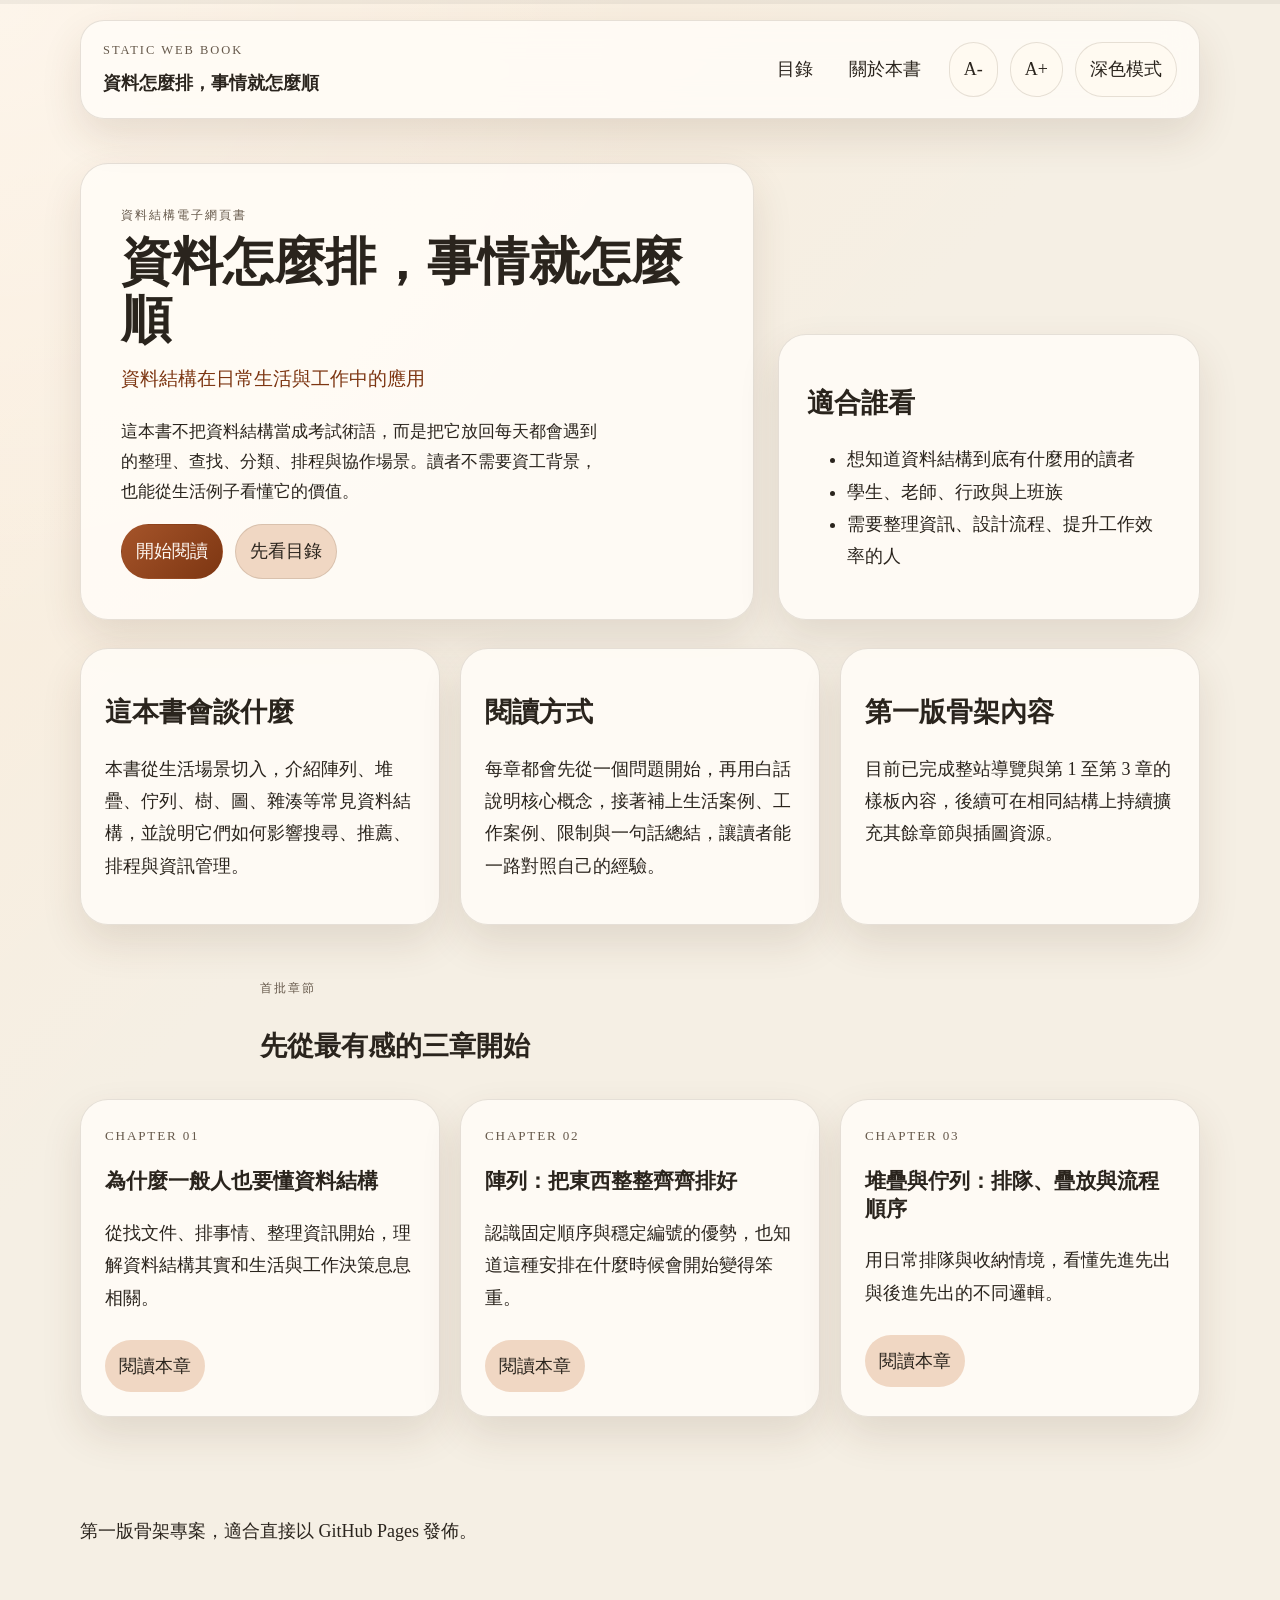
==== index.html @ 56c1e03b "Initial book draft" ====
<!DOCTYPE html>
<html lang="zh-Hant">
<head>
  <meta charset="UTF-8">
  <meta name="viewport" content="width=device-width, initial-scale=1.0">
  <title>資料怎麼排，事情就怎麼順</title>
  <meta name="description" content="一本用生活與工作案例理解資料結構的靜態網頁書。">
  <link rel="stylesheet" href="style.css">
</head>
<body data-page="home">
  <div class="progress-bar" aria-hidden="true">
    <span id="reading-progress"></span>
  </div>
  <header class="site-header">
    <div class="brand-block">
      <p class="eyebrow">Static Web Book</p>
      <a class="brand" href="index.html">資料怎麼排，事情就怎麼順</a>
    </div>
    <nav class="top-nav" aria-label="主要導覽">
      <a href="toc.html">目錄</a>
      <a href="about.html">關於本書</a>
    </nav>
    <div class="reader-controls" aria-label="閱讀設定">
      <button type="button" data-action="font-down">A-</button>
      <button type="button" data-action="font-up">A+</button>
      <button type="button" data-action="toggle-theme">深色模式</button>
    </div>
  </header>

  <main>
    <section class="hero">
      <div class="hero-copy">
        <p class="eyebrow">資料結構電子網頁書</p>
        <h1>資料怎麼排，事情就怎麼順</h1>
        <p class="subtitle">資料結構在日常生活與工作中的應用</p>
        <p class="lead">這本書不把資料結構當成考試術語，而是把它放回每天都會遇到的整理、查找、分類、排程與協作場景。讀者不需要資工背景，也能從生活例子看懂它的價值。</p>
        <div class="cta-row">
          <a class="button primary" href="chapters/ch01.html">開始閱讀</a>
          <a class="button secondary" href="toc.html">先看目錄</a>
        </div>
      </div>
      <aside class="hero-panel">
        <h2>適合誰看</h2>
        <ul>
          <li>想知道資料結構到底有什麼用的讀者</li>
          <li>學生、老師、行政與上班族</li>
          <li>需要整理資訊、設計流程、提升工作效率的人</li>
        </ul>
      </aside>
    </section>

    <section class="content-grid">
      <article class="card">
        <h2>這本書會談什麼</h2>
        <p>本書從生活場景切入，介紹陣列、堆疊、佇列、樹、圖、雜湊等常見資料結構，並說明它們如何影響搜尋、推薦、排程與資訊管理。</p>
      </article>
      <article class="card">
        <h2>閱讀方式</h2>
        <p>每章都會先從一個問題開始，再用白話說明核心概念，接著補上生活案例、工作案例、限制與一句話總結，讓讀者能一路對照自己的經驗。</p>
      </article>
      <article class="card">
        <h2>第一版骨架內容</h2>
        <p>目前已完成整站導覽與第 1 至第 3 章的樣板內容，後續可在相同結構上持續擴充其餘章節與插圖資源。</p>
      </article>
    </section>

    <section class="chapter-preview">
      <div class="section-heading">
        <p class="eyebrow">首批章節</p>
        <h2>先從最有感的三章開始</h2>
      </div>
      <div class="preview-list">
        <article class="preview-card">
          <p class="chapter-tag">Chapter 01</p>
          <h3>為什麼一般人也要懂資料結構</h3>
          <p>從找文件、排事情、整理資訊開始，理解資料結構其實和生活與工作決策息息相關。</p>
          <a href="chapters/ch01.html">閱讀本章</a>
        </article>
        <article class="preview-card">
          <p class="chapter-tag">Chapter 02</p>
          <h3>陣列：把東西整整齊齊排好</h3>
          <p>認識固定順序與穩定編號的優勢，也知道這種安排在什麼時候會開始變得笨重。</p>
          <a href="chapters/ch02.html">閱讀本章</a>
        </article>
        <article class="preview-card">
          <p class="chapter-tag">Chapter 03</p>
          <h3>堆疊與佇列：排隊、疊放與流程順序</h3>
          <p>用日常排隊與收納情境，看懂先進先出與後進先出的不同邏輯。</p>
          <a href="chapters/ch03.html">閱讀本章</a>
        </article>
      </div>
    </section>
  </main>

  <footer class="site-footer">
    <p>第一版骨架專案，適合直接以 GitHub Pages 發佈。</p>
  </footer>

  <button id="back-to-top" class="back-to-top" type="button" aria-label="回到頁面頂端">↑</button>
  <script src="script.js"></script>
</body>
</html>
---- style.css ----
:root {
  --bg: #f5efe4;
  --surface: rgba(255, 252, 246, 0.88);
  --surface-strong: #fffaf1;
  --text: #2a241d;
  --muted: #66594b;
  --line: rgba(77, 56, 37, 0.14);
  --accent: #a5542a;
  --accent-strong: #7d3612;
  --accent-soft: #f0d7c3;
  --shadow: 0 18px 40px rgba(79, 47, 23, 0.12);
  --content-width: 760px;
  --base-font-size: 18px;
}

body[data-theme="dark"] {
  --bg: #1b1a18;
  --surface: rgba(37, 35, 31, 0.9);
  --surface-strong: #2b2824;
  --text: #f3ece1;
  --muted: #c2b4a3;
  --line: rgba(255, 243, 227, 0.12);
  --accent: #f2a46f;
  --accent-strong: #ffbf94;
  --accent-soft: rgba(242, 164, 111, 0.16);
  --shadow: 0 20px 44px rgba(0, 0, 0, 0.34);
}

* {
  box-sizing: border-box;
}

html {
  scroll-behavior: smooth;
}

body {
  margin: 0;
  font-family: "Noto Serif TC", "PMingLiU", serif;
  font-size: var(--base-font-size);
  line-height: 1.8;
  color: var(--text);
  background:
    radial-gradient(circle at top left, rgba(255, 255, 255, 0.45), transparent 32%),
    linear-gradient(135deg, rgba(255, 236, 214, 0.7), transparent 42%),
    var(--bg);
}

a {
  color: inherit;
}

p,
li {
  color: var(--text);
}

.progress-bar {
  position: fixed;
  inset: 0 0 auto;
  z-index: 20;
  height: 4px;
  background: rgba(0, 0, 0, 0.05);
}

.progress-bar span {
  display: block;
  height: 100%;
  width: 0;
  background: linear-gradient(90deg, var(--accent), var(--accent-strong));
}

.site-header,
.site-footer,
main {
  width: min(1120px, calc(100% - 32px));
  margin: 0 auto;
}

.site-header {
  position: sticky;
  top: 4px;
  z-index: 10;
  margin-top: 20px;
  display: grid;
  grid-template-columns: 1.5fr auto auto;
  gap: 16px;
  align-items: center;
  padding: 18px 22px;
  border: 1px solid var(--line);
  border-radius: 24px;
  background: var(--surface);
  backdrop-filter: blur(16px);
  box-shadow: var(--shadow);
}

.brand-block {
  min-width: 0;
}

.eyebrow {
  margin: 0 0 6px;
  color: var(--muted);
  font-size: 0.78rem;
  letter-spacing: 0.16em;
  text-transform: uppercase;
}

.brand {
  text-decoration: none;
  font-size: 1.1rem;
  font-weight: 700;
}

.top-nav,
.reader-controls,
.cta-row,
.chapter-nav {
  display: flex;
  flex-wrap: wrap;
  gap: 12px;
}

.top-nav a,
.button,
.reader-controls button,
.preview-card a {
  text-decoration: none;
  border-radius: 999px;
  transition: transform 0.2s ease, background-color 0.2s ease, color 0.2s ease;
}

.top-nav a {
  padding: 8px 12px;
}

.top-nav a:hover,
.button:hover,
.reader-controls button:hover,
.preview-card a:hover {
  transform: translateY(-1px);
}

.reader-controls button,
.button {
  border: 1px solid var(--line);
  padding: 10px 14px;
  font: inherit;
  color: var(--text);
  background: var(--surface-strong);
  cursor: pointer;
}

.button.primary {
  border-color: transparent;
  color: #fff9f4;
  background: linear-gradient(135deg, var(--accent), var(--accent-strong));
}

.button.secondary,
.preview-card a {
  background: var(--accent-soft);
}

main {
  padding: 44px 0 80px;
}

.hero {
  display: grid;
  grid-template-columns: 1.6fr 1fr;
  gap: 24px;
  align-items: stretch;
}

.hero-copy,
.hero-panel,
.card,
.preview-card,
.chapter-article,
.reading-note {
  border: 1px solid var(--line);
  border-radius: 28px;
  background: var(--surface);
  box-shadow: var(--shadow);
}

.hero-copy {
  padding: 40px;
}

.hero-copy h1,
.section-heading h1,
.chapter-header h1 {
  margin: 0;
  line-height: 1.15;
  font-size: clamp(2.2rem, 4vw, 4.2rem);
}

.subtitle {
  margin: 12px 0 20px;
  font-size: 1.2rem;
  color: var(--accent-strong);
}

.lead {
  max-width: 58ch;
  font-size: 1.05rem;
}

.hero-panel {
  padding: 28px;
  align-self: end;
}

.hero-panel h2,
.card h2,
.preview-card h3,
.chapter-article h2,
.reading-note h2 {
  line-height: 1.3;
}

.content-grid,
.preview-list {
  display: grid;
  gap: 20px;
  margin-top: 28px;
}

.content-grid {
  grid-template-columns: repeat(3, minmax(0, 1fr));
}

.card,
.preview-card,
.reading-note {
  padding: 24px;
}

.section-heading {
  max-width: 760px;
  margin: 52px auto 20px;
}

.section-heading.wide {
  max-width: 960px;
}

.chapter-preview {
  margin-top: 24px;
}

.preview-list {
  grid-template-columns: repeat(3, minmax(0, 1fr));
}

.chapter-tag {
  margin: 0 0 8px;
  font-size: 0.82rem;
  letter-spacing: 0.14em;
  text-transform: uppercase;
  color: var(--muted);
}

.preview-card a {
  display: inline-flex;
  margin-top: 8px;
  padding: 10px 14px;
}

.toc-layout {
  max-width: 960px;
}

.status-grid {
  display: grid;
  grid-template-columns: repeat(3, minmax(0, 1fr));
  gap: 18px;
  margin: 22px 0 0;
}

.status-card {
  padding: 22px;
  border: 1px solid var(--line);
  border-radius: 24px;
  background: var(--surface);
  box-shadow: var(--shadow);
}

.status-card h2 {
  margin: 0 0 10px;
  font-size: 1.2rem;
}

.status-card p:last-child {
  margin-bottom: 0;
}

.toc-list {
  margin: 28px 0 0;
  padding: 0;
  list-style: none;
  counter-reset: chapter;
}

.toc-list li {
  counter-increment: chapter;
  margin-bottom: 14px;
}

.toc-list a {
  display: block;
  padding: 18px 22px;
  border: 1px solid var(--line);
  border-radius: 22px;
  background: var(--surface);
  text-decoration: none;
  box-shadow: var(--shadow);
}

.toc-list a::before {
  content: counter(chapter, decimal-leading-zero) ". ";
  color: var(--accent-strong);
  font-weight: 700;
}

.toc-list a[data-ready="true"]::after {
  content: "已完成樣板";
  display: inline-flex;
  margin-left: 12px;
  padding: 2px 10px;
  border-radius: 999px;
  background: var(--accent-soft);
  color: var(--accent-strong);
  font-size: 0.76rem;
  vertical-align: middle;
}

.toc-list a.is-current {
  outline: 2px solid var(--accent);
  background: var(--accent-soft);
}

.page-shell {
  display: flex;
  justify-content: center;
}

.chapter-article {
  width: min(var(--content-width), 100%);
  padding: 38px 32px;
}

.chapter-header {
  margin-bottom: 26px;
  padding-bottom: 22px;
  border-bottom: 1px solid var(--line);
}

.chapter-summary {
  margin: 14px 0 0;
  font-size: 1.02rem;
  color: var(--muted);
}

.chapter-article section + section {
  margin-top: 28px;
}

.chapter-article blockquote {
  margin: 18px 0;
  padding: 18px 20px;
  border-left: 4px solid var(--accent);
  border-radius: 0 18px 18px 0;
  background: var(--accent-soft);
}

.chapter-article ul,
.chapter-article ol {
  padding-left: 24px;
}

.site-footer {
  padding: 0 0 72px;
  color: var(--muted);
}

.back-to-top {
  position: fixed;
  right: 20px;
  bottom: 20px;
  width: 48px;
  height: 48px;
  border: 1px solid var(--line);
  border-radius: 50%;
  background: var(--surface-strong);
  color: var(--text);
  box-shadow: var(--shadow);
  cursor: pointer;
  opacity: 0;
  pointer-events: none;
  transition: opacity 0.2s ease;
}

.back-to-top.is-visible {
  opacity: 1;
  pointer-events: auto;
}

@media (max-width: 920px) {
  .site-header {
    grid-template-columns: 1fr;
  }

  .hero,
  .status-grid,
  .content-grid,
  .preview-list {
    grid-template-columns: 1fr;
  }
}

@media (max-width: 640px) {
  body {
    font-size: calc(var(--base-font-size) - 1px);
  }

  .site-header,
  main,
  .site-footer {
    width: min(100% - 20px, 1120px);
  }

  .hero-copy,
  .hero-panel,
  .chapter-article,
  .card,
  .preview-card,
  .reading-note,
  .toc-list a {
    padding: 20px;
  }
}
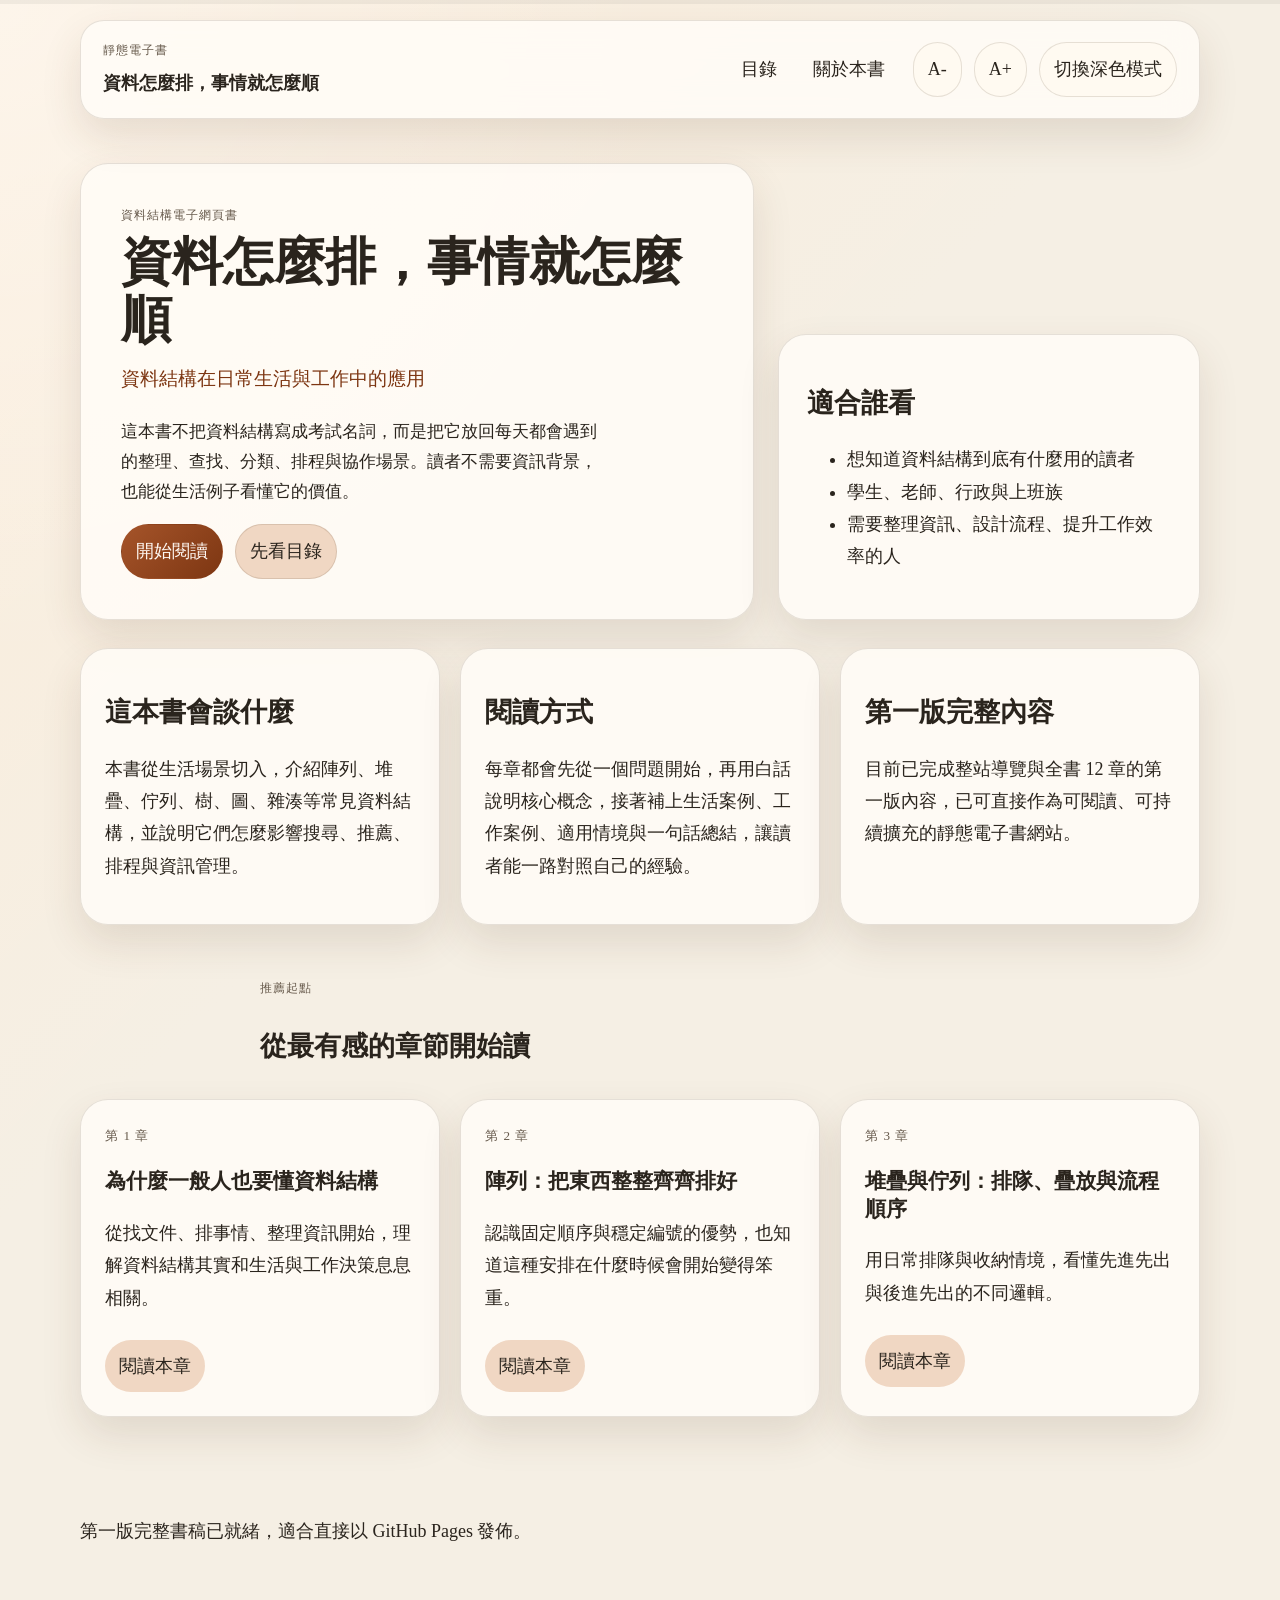
==== commit 51cad7d1: "Refine ebook copy and reading experience" ====
--- a/index.html
+++ b/index.html
@@ -13,7 +13,7 @@
   </div>
   <header class="site-header">
     <div class="brand-block">
-      <p class="eyebrow">Static Web Book</p>
+      <p class="eyebrow">靜態電子書</p>
       <a class="brand" href="index.html">資料怎麼排，事情就怎麼順</a>
     </div>
     <nav class="top-nav" aria-label="主要導覽">
@@ -33,7 +33,7 @@
         <p class="eyebrow">資料結構電子網頁書</p>
         <h1>資料怎麼排，事情就怎麼順</h1>
         <p class="subtitle">資料結構在日常生活與工作中的應用</p>
-        <p class="lead">這本書不把資料結構當成考試術語，而是把它放回每天都會遇到的整理、查找、分類、排程與協作場景。讀者不需要資工背景，也能從生活例子看懂它的價值。</p>
+        <p class="lead">這本書不把資料結構寫成考試名詞，而是把它放回每天都會遇到的整理、查找、分類、排程與協作場景。讀者不需要資訊背景，也能從生活例子看懂它的價值。</p>
         <div class="cta-row">
           <a class="button primary" href="chapters/ch01.html">開始閱讀</a>
           <a class="button secondary" href="toc.html">先看目錄</a>
@@ -52,38 +52,38 @@
     <section class="content-grid">
       <article class="card">
         <h2>這本書會談什麼</h2>
-        <p>本書從生活場景切入，介紹陣列、堆疊、佇列、樹、圖、雜湊等常見資料結構，並說明它們如何影響搜尋、推薦、排程與資訊管理。</p>
+        <p>本書從生活場景切入，介紹陣列、堆疊、佇列、樹、圖、雜湊等常見資料結構，並說明它們怎麼影響搜尋、推薦、排程與資訊管理。</p>
       </article>
       <article class="card">
         <h2>閱讀方式</h2>
-        <p>每章都會先從一個問題開始，再用白話說明核心概念，接著補上生活案例、工作案例、限制與一句話總結，讓讀者能一路對照自己的經驗。</p>
+        <p>每章都會先從一個問題開始，再用白話說明核心概念，接著補上生活案例、工作案例、適用情境與一句話總結，讓讀者能一路對照自己的經驗。</p>
       </article>
       <article class="card">
-        <h2>第一版骨架內容</h2>
-        <p>目前已完成整站導覽與第 1 至第 3 章的樣板內容，後續可在相同結構上持續擴充其餘章節與插圖資源。</p>
+        <h2>第一版完整內容</h2>
+        <p>目前已完成整站導覽與全書 12 章的第一版內容，已可直接作為可閱讀、可持續擴充的靜態電子書網站。</p>
       </article>
     </section>
 
     <section class="chapter-preview">
       <div class="section-heading">
-        <p class="eyebrow">首批章節</p>
-        <h2>先從最有感的三章開始</h2>
+        <p class="eyebrow">推薦起點</p>
+        <h2>從最有感的章節開始讀</h2>
       </div>
       <div class="preview-list">
         <article class="preview-card">
-          <p class="chapter-tag">Chapter 01</p>
+          <p class="chapter-tag">第 1 章</p>
           <h3>為什麼一般人也要懂資料結構</h3>
           <p>從找文件、排事情、整理資訊開始，理解資料結構其實和生活與工作決策息息相關。</p>
           <a href="chapters/ch01.html">閱讀本章</a>
         </article>
         <article class="preview-card">
-          <p class="chapter-tag">Chapter 02</p>
+          <p class="chapter-tag">第 2 章</p>
           <h3>陣列：把東西整整齊齊排好</h3>
           <p>認識固定順序與穩定編號的優勢，也知道這種安排在什麼時候會開始變得笨重。</p>
           <a href="chapters/ch02.html">閱讀本章</a>
         </article>
         <article class="preview-card">
-          <p class="chapter-tag">Chapter 03</p>
+          <p class="chapter-tag">第 3 章</p>
           <h3>堆疊與佇列：排隊、疊放與流程順序</h3>
           <p>用日常排隊與收納情境，看懂先進先出與後進先出的不同邏輯。</p>
           <a href="chapters/ch03.html">閱讀本章</a>
@@ -93,7 +93,7 @@
   </main>
 
   <footer class="site-footer">
-    <p>第一版骨架專案，適合直接以 GitHub Pages 發佈。</p>
+    <p>第一版完整書稿已就緒，適合直接以 GitHub Pages 發佈。</p>
   </footer>
 
   <button id="back-to-top" class="back-to-top" type="button" aria-label="回到頁面頂端">↑</button>
--- a/style.css
+++ b/style.css
@@ -102,8 +102,7 @@
   margin: 0 0 6px;
   color: var(--muted);
   font-size: 0.78rem;
-  letter-spacing: 0.16em;
-  text-transform: uppercase;
+  letter-spacing: 0.08em;
 }
 
 .brand {
@@ -258,9 +257,12 @@
 .chapter-tag {
   margin: 0 0 8px;
   font-size: 0.82rem;
-  letter-spacing: 0.14em;
-  text-transform: uppercase;
+  letter-spacing: 0.08em;
   color: var(--muted);
+}
+
+.reader-controls button {
+  white-space: nowrap;
 }
 
 .preview-card a {
@@ -326,7 +328,7 @@
 }
 
 .toc-list a[data-ready="true"]::after {
-  content: "已完成樣板";
+  content: "已完成內容";
   display: inline-flex;
   margin-left: 12px;
   padding: 2px 10px;
@@ -410,6 +412,7 @@
 
 @media (max-width: 920px) {
   .site-header {
+    position: static;
     grid-template-columns: 1fr;
   }
 
@@ -424,6 +427,10 @@
 @media (max-width: 640px) {
   body {
     font-size: calc(var(--base-font-size) - 1px);
+  }
+
+  main {
+    padding: 28px 0 64px;
   }
 
   .site-header,
@@ -438,6 +445,7 @@
   .card,
   .preview-card,
   .reading-note,
+  .status-card,
   .toc-list a {
     padding: 20px;
   }
